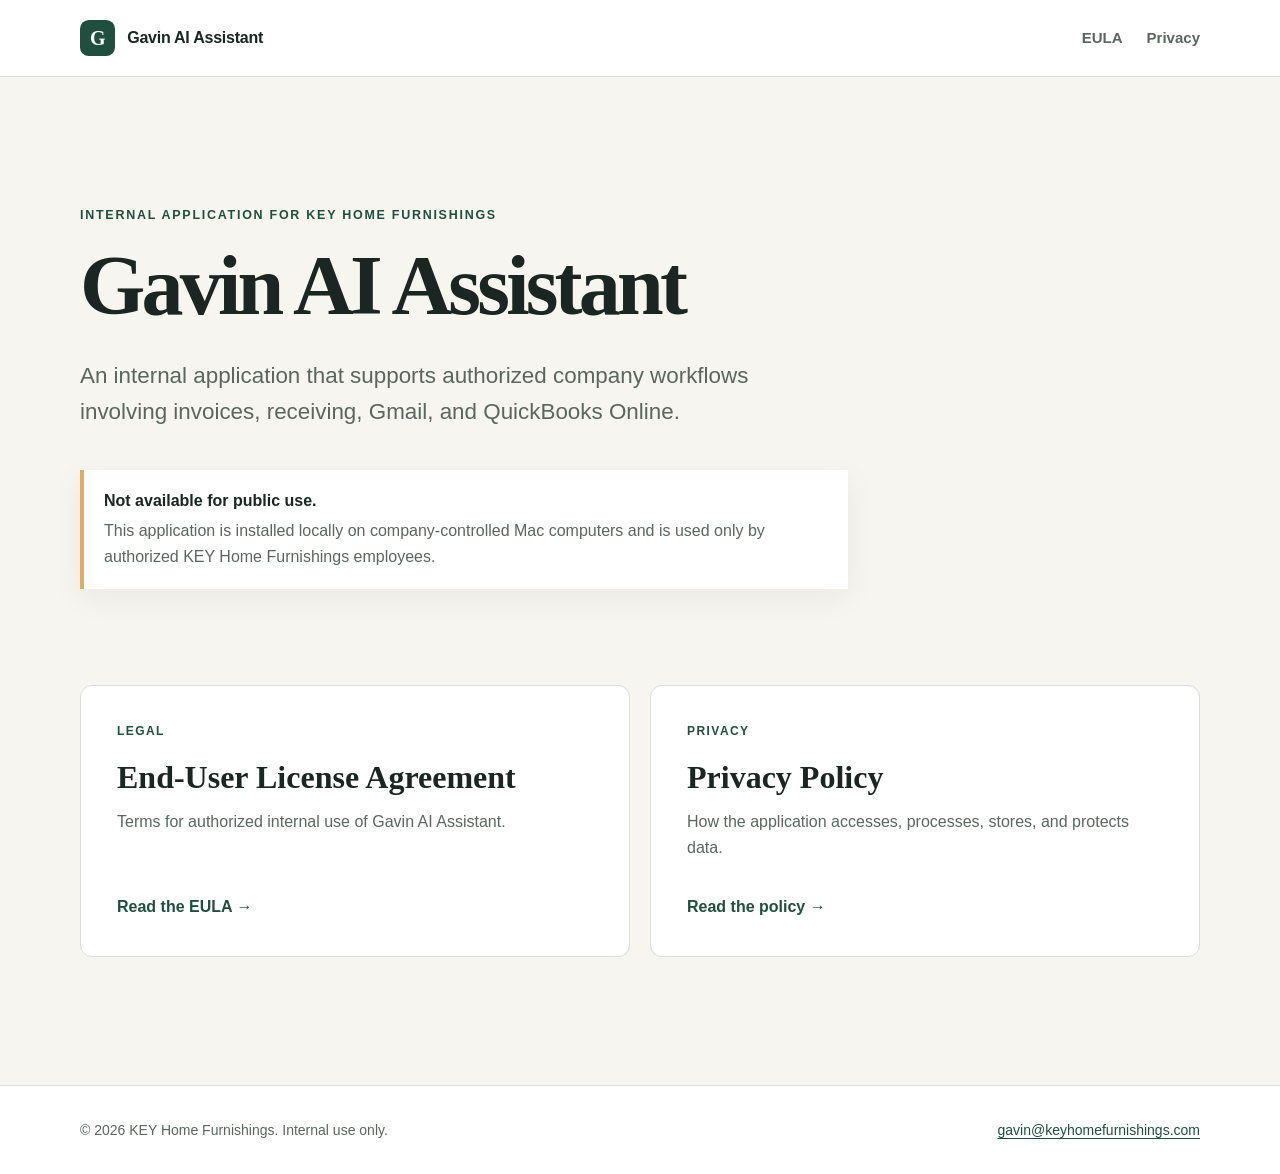
==== index.html @ 67a82357 "Add Gavin AI Assistant public pages" ====
<!doctype html>
<html lang="en">
  <head>
    <meta charset="utf-8">
    <meta name="viewport" content="width=device-width, initial-scale=1">
    <meta name="description" content="Gavin AI Assistant is an internal application for KEY Home Furnishings and is not available for public use.">
    <title>Gavin AI Assistant | KEY Home Furnishings</title>
    <link rel="stylesheet" href="styles.css">
  </head>
  <body>
    <header class="site-header">
      <div class="container header-inner">
        <a class="brand" href="index.html" aria-label="Gavin AI Assistant home">
          <span class="brand-mark" aria-hidden="true">G</span>
          <span>Gavin AI Assistant</span>
        </a>
        <nav aria-label="Primary navigation">
          <a href="eula.html">EULA</a>
          <a href="privacy.html">Privacy</a>
        </nav>
      </div>
    </header>

    <main>
      <section class="hero container" aria-labelledby="page-title">
        <p class="eyebrow">Internal application for KEY Home Furnishings</p>
        <h1 id="page-title">Gavin AI Assistant</h1>
        <p class="lead">An internal application that supports authorized company workflows involving invoices, receiving, Gmail, and QuickBooks Online.</p>

        <div class="notice" role="note">
          <strong>Not available for public use.</strong>
          <span>This application is installed locally on company-controlled Mac computers and is used only by authorized KEY Home Furnishings employees.</span>
        </div>

        <div class="link-grid" aria-label="Legal documents">
          <a class="card" href="eula.html">
            <span class="card-label">Legal</span>
            <span class="card-title">End-User License Agreement</span>
            <span class="card-copy">Terms for authorized internal use of Gavin AI Assistant.</span>
            <span class="card-action">Read the EULA <span aria-hidden="true">&rarr;</span></span>
          </a>
          <a class="card" href="privacy.html">
            <span class="card-label">Privacy</span>
            <span class="card-title">Privacy Policy</span>
            <span class="card-copy">How the application accesses, processes, stores, and protects data.</span>
            <span class="card-action">Read the policy <span aria-hidden="true">&rarr;</span></span>
          </a>
        </div>
      </section>
    </main>

    <footer class="site-footer">
      <div class="container footer-inner">
        <p>&copy; 2026 KEY Home Furnishings. Internal use only.</p>
        <a href="mailto:gavin@keyhomefurnishings.com">gavin@keyhomefurnishings.com</a>
      </div>
    </footer>
  </body>
</html>
---- styles.css ----
:root {
  color-scheme: light;
  --ink: #1b2521;
  --muted: #5a665f;
  --forest: #214f3f;
  --forest-dark: #16382c;
  --cream: #f7f5ef;
  --paper: #ffffff;
  --line: #d8ded9;
  --accent: #dcae5d;
  --max-width: 70rem;
}

* {
  box-sizing: border-box;
}

html {
  background: var(--cream);
  color: var(--ink);
  font-family: Inter, ui-sans-serif, -apple-system, BlinkMacSystemFont, "Segoe UI", sans-serif;
  font-size: 100%;
  line-height: 1.65;
  -webkit-text-size-adjust: 100%;
}

body {
  min-height: 100vh;
  margin: 0;
  display: flex;
  flex-direction: column;
}

main {
  flex: 1;
}

a {
  color: var(--forest);
  text-underline-offset: 0.18em;
}

a:hover {
  color: var(--forest-dark);
}

a:focus-visible {
  outline: 3px solid var(--accent);
  outline-offset: 4px;
  border-radius: 0.125rem;
}

.container {
  width: min(calc(100% - 2.5rem), var(--max-width));
  margin-inline: auto;
}

.site-header {
  background: var(--paper);
  border-bottom: 1px solid var(--line);
}

.header-inner {
  min-height: 4.75rem;
  display: flex;
  align-items: center;
  justify-content: space-between;
  gap: 2rem;
}

.brand {
  color: var(--ink);
  display: inline-flex;
  align-items: center;
  gap: 0.75rem;
  font-weight: 700;
  letter-spacing: -0.015em;
  text-decoration: none;
}

.brand:hover {
  color: var(--ink);
}

.brand-mark {
  width: 2.2rem;
  height: 2.2rem;
  border-radius: 0.55rem;
  display: inline-grid;
  place-items: center;
  background: var(--forest);
  color: var(--paper);
  font-family: Georgia, "Times New Roman", serif;
  font-size: 1.25rem;
}

nav {
  display: flex;
  align-items: center;
  gap: 1.5rem;
}

nav a {
  color: var(--muted);
  font-size: 0.9375rem;
  font-weight: 650;
  text-decoration: none;
}

nav a:hover,
nav a[aria-current="page"] {
  color: var(--forest);
}

.hero {
  padding-block: clamp(4.5rem, 10vw, 8rem);
}

.eyebrow {
  margin: 0 0 0.75rem;
  color: var(--forest);
  font-size: 0.78rem;
  font-weight: 800;
  letter-spacing: 0.14em;
  text-transform: uppercase;
}

h1,
h2 {
  font-family: Georgia, "Times New Roman", serif;
  font-weight: 600;
  line-height: 1.15;
}

h1 {
  max-width: 16ch;
  margin: 0;
  font-size: clamp(2.8rem, 8vw, 5.25rem);
  letter-spacing: -0.045em;
}

.lead {
  max-width: 44rem;
  margin: 1.5rem 0 0;
  color: var(--muted);
  font-size: clamp(1.15rem, 2vw, 1.4rem);
  line-height: 1.6;
}

.notice {
  max-width: 48rem;
  margin-top: 2.5rem;
  padding: 1.15rem 1.25rem;
  border-left: 4px solid var(--accent);
  background: var(--paper);
  box-shadow: 0 8px 30px rgba(27, 37, 33, 0.06);
}

.notice strong,
.notice span {
  display: block;
}

.notice span {
  margin-top: 0.2rem;
  color: var(--muted);
}

.link-grid {
  margin-top: clamp(3.5rem, 8vw, 6rem);
  display: grid;
  grid-template-columns: repeat(2, minmax(0, 1fr));
  gap: 1.25rem;
}

.card {
  min-height: 17rem;
  padding: clamp(1.5rem, 4vw, 2.25rem);
  border: 1px solid var(--line);
  border-radius: 0.75rem;
  display: flex;
  flex-direction: column;
  background: var(--paper);
  color: var(--ink);
  text-decoration: none;
  transition: border-color 160ms ease, transform 160ms ease, box-shadow 160ms ease;
}

.card:hover {
  border-color: #aebbb3;
  color: var(--ink);
  transform: translateY(-2px);
  box-shadow: 0 14px 36px rgba(27, 37, 33, 0.08);
}

.card-label {
  color: var(--forest);
  font-size: 0.75rem;
  font-weight: 800;
  letter-spacing: 0.12em;
  text-transform: uppercase;
}

.card-title {
  margin-top: 1rem;
  font-family: Georgia, "Times New Roman", serif;
  font-size: clamp(1.5rem, 3vw, 2rem);
  font-weight: 600;
  line-height: 1.2;
}

.card-copy {
  margin-top: 0.8rem;
  color: var(--muted);
}

.card-action {
  margin-top: auto;
  padding-top: 2rem;
  color: var(--forest);
  font-weight: 750;
}

.document {
  max-width: 52rem;
  padding-block: clamp(3.5rem, 8vw, 6.5rem);
}

.document-header {
  padding-bottom: clamp(2.5rem, 6vw, 4rem);
  border-bottom: 1px solid var(--line);
}

.document h1 {
  max-width: 13ch;
  font-size: clamp(2.5rem, 7vw, 4.25rem);
}

.effective-date {
  margin: 1.25rem 0 0;
  color: var(--muted);
  font-size: 0.95rem;
}

.intro {
  margin: 2rem 0 0;
  color: #38443e;
  font-size: 1.125rem;
}

.document-content section {
  padding-block: 2rem;
  border-bottom: 1px solid var(--line);
}

.document-content section:last-child {
  border-bottom: 0;
}

.document-content h2 {
  margin: 0 0 0.85rem;
  color: var(--ink);
  font-size: clamp(1.35rem, 3vw, 1.65rem);
  letter-spacing: -0.015em;
}

.document-content p {
  margin: 0.8rem 0 0;
}

.document-content ul {
  margin: 1rem 0 0;
  padding-left: 1.3rem;
}

.document-content li + li {
  margin-top: 0.4rem;
}

.site-footer {
  border-top: 1px solid var(--line);
  background: var(--paper);
}

.footer-inner {
  min-height: 5.5rem;
  display: flex;
  align-items: center;
  justify-content: space-between;
  gap: 1.5rem;
  color: var(--muted);
  font-size: 0.875rem;
}

.footer-inner p {
  margin: 0;
}

@media (max-width: 42rem) {
  .header-inner,
  .footer-inner {
    align-items: flex-start;
    flex-direction: column;
  }

  .header-inner {
    padding-block: 1rem;
  }

  nav {
    width: 100%;
    gap: 1.25rem;
  }

  .link-grid {
    grid-template-columns: 1fr;
  }

  .card {
    min-height: 15rem;
  }

  .footer-inner {
    min-height: auto;
    padding-block: 1.5rem;
  }
}

@media (prefers-reduced-motion: reduce) {
  .card {
    transition: none;
  }
}
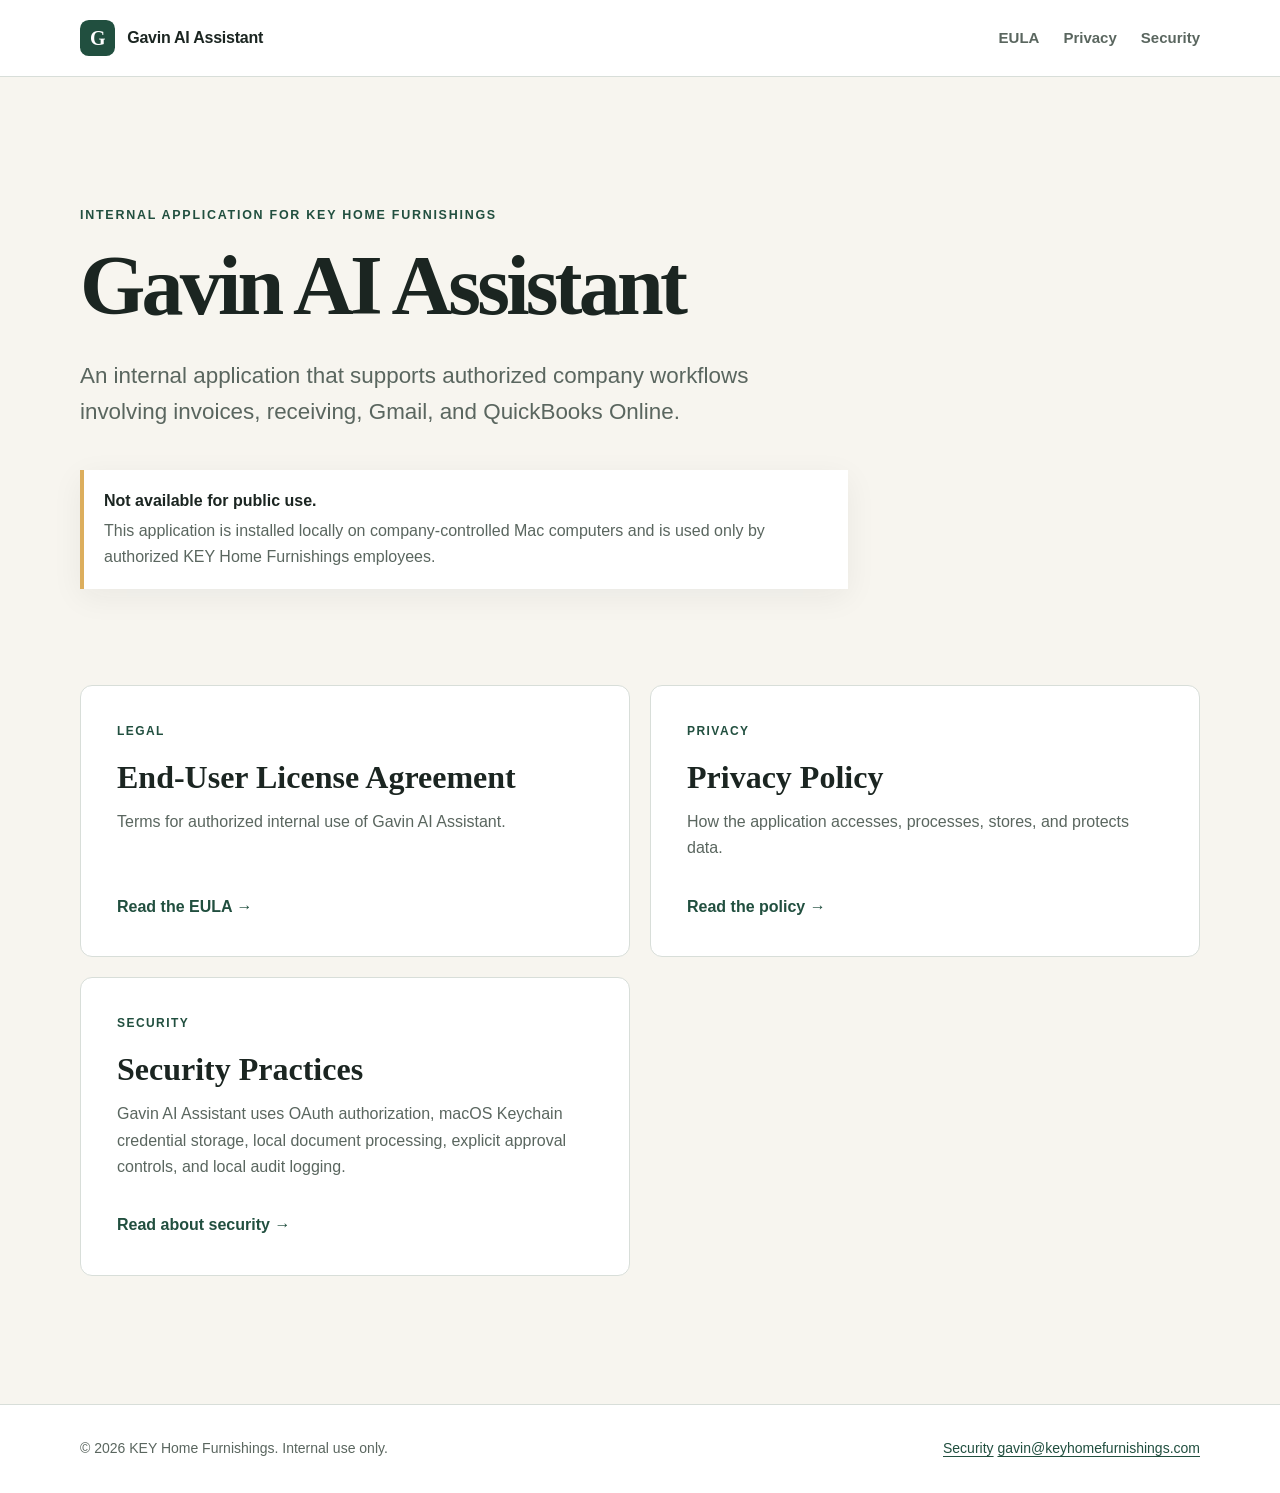
==== commit d2df65a2: "Update index.html adding security.html" ====
--- a/index.html
+++ b/index.html
@@ -17,6 +17,7 @@
         <nav aria-label="Primary navigation">
           <a href="eula.html">EULA</a>
           <a href="privacy.html">Privacy</a>
+          <a href="security.html">Security</a>
         </nav>
       </div>
     </header>
@@ -32,7 +33,7 @@
           <span>This application is installed locally on company-controlled Mac computers and is used only by authorized KEY Home Furnishings employees.</span>
         </div>
 
-        <div class="link-grid" aria-label="Legal documents">
+        <div class="link-grid" aria-label="Public information pages">
           <a class="card" href="eula.html">
             <span class="card-label">Legal</span>
             <span class="card-title">End-User License Agreement</span>
@@ -45,6 +46,12 @@
             <span class="card-copy">How the application accesses, processes, stores, and protects data.</span>
             <span class="card-action">Read the policy <span aria-hidden="true">&rarr;</span></span>
           </a>
+          <a class="card" href="security.html">
+            <span class="card-label">Security</span>
+            <span class="card-title">Security Practices</span>
+            <span class="card-copy">Gavin AI Assistant uses OAuth authorization, macOS Keychain credential storage, local document processing, explicit approval controls, and local audit logging.</span>
+            <span class="card-action">Read about security <span aria-hidden="true">&rarr;</span></span>
+          </a>
         </div>
       </section>
     </main>
@@ -52,7 +59,10 @@
     <footer class="site-footer">
       <div class="container footer-inner">
         <p>&copy; 2026 KEY Home Furnishings. Internal use only.</p>
-        <a href="mailto:gavin@keyhomefurnishings.com">gavin@keyhomefurnishings.com</a>
+        <div class="footer-links">
+          <a href="security.html">Security</a>
+          <a href="mailto:gavin@keyhomefurnishings.com">gavin@keyhomefurnishings.com</a>
+        </div>
       </div>
     </footer>
   </body>
